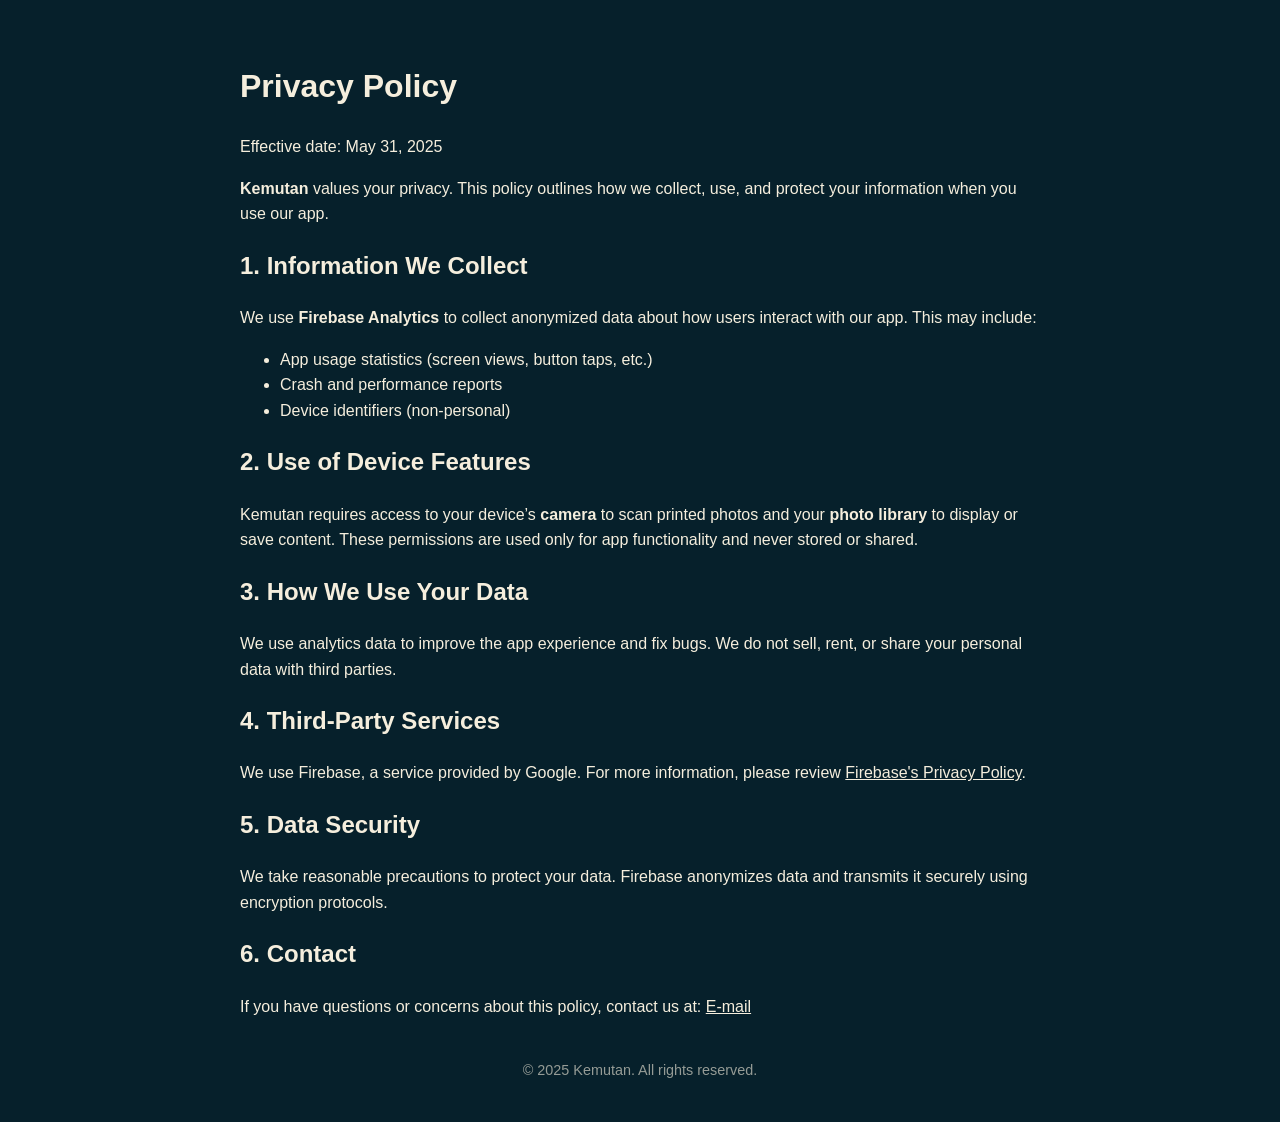
==== privacy.html @ c2aab6a9 "Add privacy page" ====
<!DOCTYPE html>
<html lang="en">
<head>
  <meta charset="UTF-8" />
  <meta name="viewport" content="width=device-width, initial-scale=1.0"/>
  <title>Kemutan Privacy Policy</title>
  <style>
    body {
      margin: 0;
      padding: 40px 20px;
      background-color: #06202B;
      color: #F5EEDD;
      font-family: 'Segoe UI', Tahoma, Geneva, Verdana, sans-serif;
      line-height: 1.6;
      max-width: 800px;
      margin-left: auto;
      margin-right: auto;
    }

    h1, h2 {
      color: #F5EEDD;
    }

    a {
      color: #F5EEDD;
      text-decoration: underline;
    }

    footer {
      margin-top: 40px;
      font-size: 0.9em;
      opacity: 0.6;
      text-align: center;
    }
  </style>
</head>
<body>
  <h1>Privacy Policy</h1>
  <p>Effective date: May 31, 2025</p>

  <p><strong>Kemutan</strong> values your privacy. This policy outlines how we collect, use, and protect your information when you use our app.</p>

  <h2>1. Information We Collect</h2>
  <p>We use <strong>Firebase Analytics</strong> to collect anonymized data about how users interact with our app. This may include:</p>
  <ul>
    <li>App usage statistics (screen views, button taps, etc.)</li>
    <li>Crash and performance reports</li>
    <li>Device identifiers (non-personal)</li>
  </ul>

  <h2>2. Use of Device Features</h2>
  <p>Kemutan requires access to your device’s <strong>camera</strong> to scan printed photos and your <strong>photo library</strong> to display or save content. These permissions are used only for app functionality and never stored or shared.</p>

  <h2>3. How We Use Your Data</h2>
  <p>We use analytics data to improve the app experience and fix bugs. We do not sell, rent, or share your personal data with third parties.</p>

  <h2>4. Third-Party Services</h2>
  <p>We use Firebase, a service provided by Google. For more information, please review <a href="https://firebase.google.com/support/privacy" target="_blank">Firebase's Privacy Policy</a>.</p>

  <h2>5. Data Security</h2>
  <p>We take reasonable precautions to protect your data. Firebase anonymizes data and transmits it securely using encryption protocols.</p>

  <h2>6. Contact</h2>
  <p>If you have questions or concerns about this policy, contact us at:  
    <a href="mailto:willasaskara+kemutansupport@gmail.com">E-mail</a>
  </p>

  <footer>
    &copy; 2025 Kemutan. All rights reserved.
  </footer>
</body>
</html>
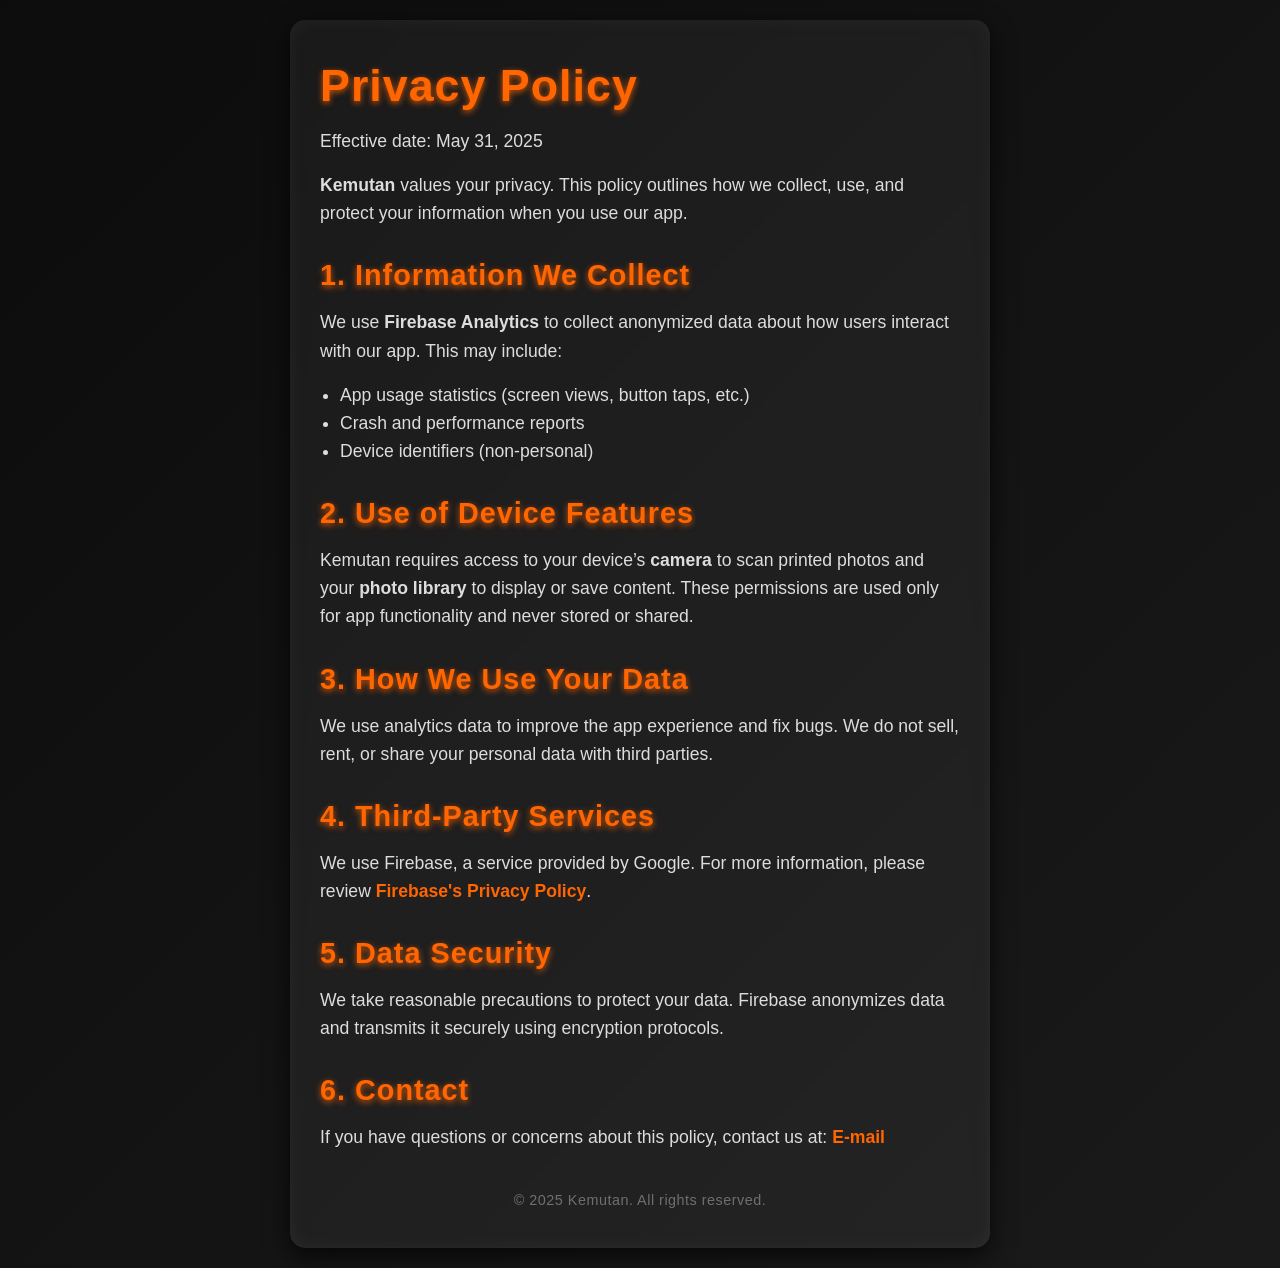
==== commit cd69ec25: "Update layout, styling & logo" ====
--- a/privacy.html
+++ b/privacy.html
@@ -5,68 +5,148 @@
   <meta name="viewport" content="width=device-width, initial-scale=1.0"/>
   <title>Kemutan Privacy Policy</title>
   <style>
+    /* Reset and base */
+    *, *::before, *::after {
+      box-sizing: border-box;
+    }
+
     body {
       margin: 0;
-      padding: 40px 20px;
-      background-color: #06202B;
-      color: #F5EEDD;
+      padding: 20px;
+      background: linear-gradient(135deg, #0c0c0c 0%, #1a1a1a 100%);
+      color: #ddd;
       font-family: 'Segoe UI', Tahoma, Geneva, Verdana, sans-serif;
-      line-height: 1.6;
-      max-width: 800px;
-      margin-left: auto;
-      margin-right: auto;
+      display: flex;
+      flex-direction: column;
+      align-items: center;
+      min-height: 100vh;
+      -webkit-font-smoothing: antialiased;
+      -moz-osx-font-smoothing: grayscale;
+    }
+
+    .container {
+      max-width: 700px;
+      width: 100%;
+      background-color: rgba(255, 255, 255, 0.05);
+      border-radius: 15px;
+      padding: 40px 30px;
+      box-shadow:
+        0 8px 24px rgba(0,0,0,0.7),
+        inset 0 0 20px rgba(255,255,255,0.05);
+      backdrop-filter: blur(8px);
+      -webkit-backdrop-filter: blur(8px);
+      transition: background-color 0.3s ease;
+      color: #eee;
+    }
+
+    .container:hover {
+      background-color: rgba(255, 255, 255, 0.1);
     }
 
     h1, h2 {
-      color: #F5EEDD;
+      color: #ff6500;
+      margin-top: 0;
+      font-weight: 700;
+      letter-spacing: 1px;
+      text-shadow: 0 2px 6px rgba(255, 101, 0, 0.8);
+    }
+
+    h1 {
+      font-size: 2.8rem;
+      margin-bottom: 1rem;
+    }
+
+    h2 {
+      font-size: 1.8rem;
+      margin-top: 2rem;
+      margin-bottom: 1rem;
+    }
+
+    p, ul {
+      font-size: 1.1rem;
+      line-height: 1.6;
+      margin: 0 0 1rem 0;
+      color: #ddd;
+    }
+
+    ul {
+      padding-left: 20px;
     }
 
     a {
-      color: #F5EEDD;
-      text-decoration: underline;
+      color: #ff6500;
+      text-decoration: none;
+      font-weight: 600;
+      border-bottom: 2px solid transparent;
+      transition: border-color 0.3s ease;
+    }
+
+    a:hover, a:focus {
+      border-bottom-color: #ff6500;
+      outline: none;
     }
 
     footer {
       margin-top: 40px;
-      font-size: 0.9em;
-      opacity: 0.6;
+      font-size: 0.9rem;
+      opacity: 0.5;
+      letter-spacing: 0.5px;
       text-align: center;
+      color: #bbb;
+    }
+
+    /* Responsive tweaks */
+    @media (max-width: 480px) {
+      .container {
+        padding: 30px 20px;
+      }
+      h1 {
+        font-size: 2.2rem;
+      }
+      h2 {
+        font-size: 1.4rem;
+      }
+      p, ul {
+        font-size: 1rem;
+      }
     }
   </style>
 </head>
 <body>
-  <h1>Privacy Policy</h1>
-  <p>Effective date: May 31, 2025</p>
+  <div class="container">
+    <h1>Privacy Policy</h1>
+    <p>Effective date: May 31, 2025</p>
 
-  <p><strong>Kemutan</strong> values your privacy. This policy outlines how we collect, use, and protect your information when you use our app.</p>
+    <p><strong>Kemutan</strong> values your privacy. This policy outlines how we collect, use, and protect your information when you use our app.</p>
 
-  <h2>1. Information We Collect</h2>
-  <p>We use <strong>Firebase Analytics</strong> to collect anonymized data about how users interact with our app. This may include:</p>
-  <ul>
-    <li>App usage statistics (screen views, button taps, etc.)</li>
-    <li>Crash and performance reports</li>
-    <li>Device identifiers (non-personal)</li>
-  </ul>
+    <h2>1. Information We Collect</h2>
+    <p>We use <strong>Firebase Analytics</strong> to collect anonymized data about how users interact with our app. This may include:</p>
+    <ul>
+      <li>App usage statistics (screen views, button taps, etc.)</li>
+      <li>Crash and performance reports</li>
+      <li>Device identifiers (non-personal)</li>
+    </ul>
 
-  <h2>2. Use of Device Features</h2>
-  <p>Kemutan requires access to your device’s <strong>camera</strong> to scan printed photos and your <strong>photo library</strong> to display or save content. These permissions are used only for app functionality and never stored or shared.</p>
+    <h2>2. Use of Device Features</h2>
+    <p>Kemutan requires access to your device’s <strong>camera</strong> to scan printed photos and your <strong>photo library</strong> to display or save content. These permissions are used only for app functionality and never stored or shared.</p>
 
-  <h2>3. How We Use Your Data</h2>
-  <p>We use analytics data to improve the app experience and fix bugs. We do not sell, rent, or share your personal data with third parties.</p>
+    <h2>3. How We Use Your Data</h2>
+    <p>We use analytics data to improve the app experience and fix bugs. We do not sell, rent, or share your personal data with third parties.</p>
 
-  <h2>4. Third-Party Services</h2>
-  <p>We use Firebase, a service provided by Google. For more information, please review <a href="https://firebase.google.com/support/privacy" target="_blank">Firebase's Privacy Policy</a>.</p>
+    <h2>4. Third-Party Services</h2>
+    <p>We use Firebase, a service provided by Google. For more information, please review <a href="https://firebase.google.com/support/privacy" target="_blank" rel="noopener noreferrer">Firebase's Privacy Policy</a>.</p>
 
-  <h2>5. Data Security</h2>
-  <p>We take reasonable precautions to protect your data. Firebase anonymizes data and transmits it securely using encryption protocols.</p>
+    <h2>5. Data Security</h2>
+    <p>We take reasonable precautions to protect your data. Firebase anonymizes data and transmits it securely using encryption protocols.</p>
 
-  <h2>6. Contact</h2>
-  <p>If you have questions or concerns about this policy, contact us at:  
-    <a href="mailto:willasaskara+kemutansupport@gmail.com">E-mail</a>
-  </p>
+    <h2>6. Contact</h2>
+    <p>If you have questions or concerns about this policy, contact us at:  
+      <a href="mailto:willasaskara+kemutansupport@gmail.com">E-mail</a>
+    </p>
 
-  <footer>
-    &copy; 2025 Kemutan. All rights reserved.
-  </footer>
+    <footer>
+      &copy; 2025 Kemutan. All rights reserved.
+    </footer>
+  </div>
 </body>
 </html>
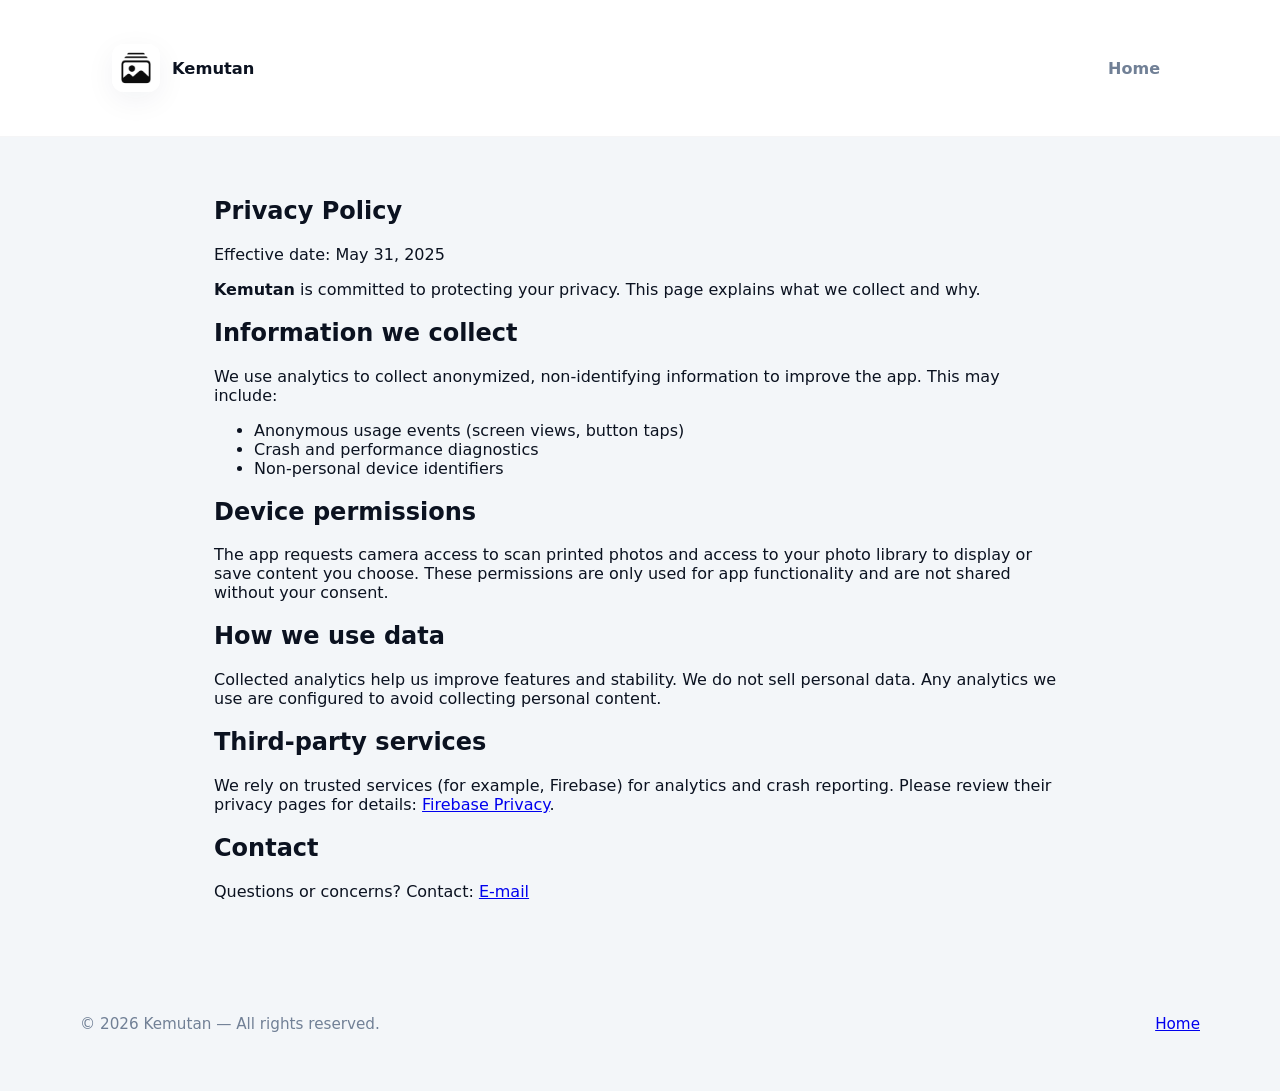
==== commit 94b1889b: "Revamp and add asset" ====
--- a/privacy.html
+++ b/privacy.html
@@ -1,152 +1,63 @@
-<!DOCTYPE html>
+<!doctype html>
 <html lang="en">
-<head>
-  <meta charset="UTF-8" />
-  <meta name="viewport" content="width=device-width, initial-scale=1.0"/>
-  <title>Kemutan Privacy Policy</title>
-  <style>
-    /* Reset and base */
-    *, *::before, *::after {
-      box-sizing: border-box;
-    }
+  <head>
+    <meta charset="utf-8" />
+    <meta name="viewport" content="width=device-width, initial-scale=1" />
+  <title>Kemutan — Privacy Policy</title>
+  <meta name="description" content="Privacy policy for Kemutan app." />
+  <meta name="theme-color" content="#071426" />
+  <link rel="icon" type="image/png" href="assets/kemutan-app-logo.png" />
+    <link rel="stylesheet" href="styles.css" />
+  </head>
+  <body>
+    <header class="site-header" role="banner">
+      <div class="container header-inner">
+  <a class="brand" href="index.html">
+          <img src="assets/kemutan-app-logo.png" alt="Kemutan logo" class="logo" />
+          <span class="brand-name">Kemutan</span>
+        </a>
+        <nav class="nav" role="navigation" aria-label="Main navigation">
+          <a href="index.html">Home</a>
+        </nav>
+      </div>
+    </header>
 
-    body {
-      margin: 0;
-      padding: 20px;
-      background: linear-gradient(135deg, #0c0c0c 0%, #1a1a1a 100%);
-      color: #ddd;
-      font-family: 'Segoe UI', Tahoma, Geneva, Verdana, sans-serif;
-      display: flex;
-      flex-direction: column;
-      align-items: center;
-      min-height: 100vh;
-      -webkit-font-smoothing: antialiased;
-      -moz-osx-font-smoothing: grayscale;
-    }
+    <main>
+      <section class="container" style="padding:40px 24px;max-width:900px;">
+        <h1>Privacy Policy</h1>
+        <p class="muted">Effective date: May 31, 2025</p>
 
-    .container {
-      max-width: 700px;
-      width: 100%;
-      background-color: rgba(255, 255, 255, 0.05);
-      border-radius: 15px;
-      padding: 40px 30px;
-      box-shadow:
-        0 8px 24px rgba(0,0,0,0.7),
-        inset 0 0 20px rgba(255,255,255,0.05);
-      backdrop-filter: blur(8px);
-      -webkit-backdrop-filter: blur(8px);
-      transition: background-color 0.3s ease;
-      color: #eee;
-    }
+        <p><strong>Kemutan</strong> is committed to protecting your privacy. This page explains what we collect and why.</p>
 
-    .container:hover {
-      background-color: rgba(255, 255, 255, 0.1);
-    }
+        <h2>Information we collect</h2>
+        <p>We use analytics to collect anonymized, non-identifying information to improve the app. This may include:</p>
+        <ul>
+          <li>Anonymous usage events (screen views, button taps)</li>
+          <li>Crash and performance diagnostics</li>
+          <li>Non-personal device identifiers</li>
+        </ul>
 
-    h1, h2 {
-      color: #ff6500;
-      margin-top: 0;
-      font-weight: 700;
-      letter-spacing: 1px;
-      text-shadow: 0 2px 6px rgba(255, 101, 0, 0.8);
-    }
+        <h2>Device permissions</h2>
+        <p>The app requests camera access to scan printed photos and access to your photo library to display or save content you choose. These permissions are only used for app functionality and are not shared without your consent.</p>
 
-    h1 {
-      font-size: 2.8rem;
-      margin-bottom: 1rem;
-    }
+        <h2>How we use data</h2>
+        <p>Collected analytics help us improve features and stability. We do not sell personal data. Any analytics we use are configured to avoid collecting personal content.</p>
 
-    h2 {
-      font-size: 1.8rem;
-      margin-top: 2rem;
-      margin-bottom: 1rem;
-    }
+        <h2>Third-party services</h2>
+        <p>We rely on trusted services (for example, Firebase) for analytics and crash reporting. Please review their privacy pages for details: <a href="https://firebase.google.com/support/privacy" target="_blank" rel="noopener noreferrer">Firebase Privacy</a>.</p>
 
-    p, ul {
-      font-size: 1.1rem;
-      line-height: 1.6;
-      margin: 0 0 1rem 0;
-      color: #ddd;
-    }
+        <h2>Contact</h2>
+        <p>Questions or concerns? Contact: <a href="mailto:willasaskara+kemutansupport@gmail.com">E-mail</a></p>
+      </section>
+    </main>
 
-    ul {
-      padding-left: 20px;
-    }
+    <footer class="site-footer">
+      <div class="container footer-inner">
+        <div class="left">© <span id="year"></span> Kemutan — All rights reserved.</div>
+  <div class="right"><a href="index.html">Home</a></div>
+      </div>
+    </footer>
 
-    a {
-      color: #ff6500;
-      text-decoration: none;
-      font-weight: 600;
-      border-bottom: 2px solid transparent;
-      transition: border-color 0.3s ease;
-    }
-
-    a:hover, a:focus {
-      border-bottom-color: #ff6500;
-      outline: none;
-    }
-
-    footer {
-      margin-top: 40px;
-      font-size: 0.9rem;
-      opacity: 0.5;
-      letter-spacing: 0.5px;
-      text-align: center;
-      color: #bbb;
-    }
-
-    /* Responsive tweaks */
-    @media (max-width: 480px) {
-      .container {
-        padding: 30px 20px;
-      }
-      h1 {
-        font-size: 2.2rem;
-      }
-      h2 {
-        font-size: 1.4rem;
-      }
-      p, ul {
-        font-size: 1rem;
-      }
-    }
-  </style>
-</head>
-<body>
-  <div class="container">
-    <h1>Privacy Policy</h1>
-    <p>Effective date: May 31, 2025</p>
-
-    <p><strong>Kemutan</strong> values your privacy. This policy outlines how we collect, use, and protect your information when you use our app.</p>
-
-    <h2>1. Information We Collect</h2>
-    <p>We use <strong>Firebase Analytics</strong> to collect anonymized data about how users interact with our app. This may include:</p>
-    <ul>
-      <li>App usage statistics (screen views, button taps, etc.)</li>
-      <li>Crash and performance reports</li>
-      <li>Device identifiers (non-personal)</li>
-    </ul>
-
-    <h2>2. Use of Device Features</h2>
-    <p>Kemutan requires access to your device’s <strong>camera</strong> to scan printed photos and your <strong>photo library</strong> to display or save content. These permissions are used only for app functionality and never stored or shared.</p>
-
-    <h2>3. How We Use Your Data</h2>
-    <p>We use analytics data to improve the app experience and fix bugs. We do not sell, rent, or share your personal data with third parties.</p>
-
-    <h2>4. Third-Party Services</h2>
-    <p>We use Firebase, a service provided by Google. For more information, please review <a href="https://firebase.google.com/support/privacy" target="_blank" rel="noopener noreferrer">Firebase's Privacy Policy</a>.</p>
-
-    <h2>5. Data Security</h2>
-    <p>We take reasonable precautions to protect your data. Firebase anonymizes data and transmits it securely using encryption protocols.</p>
-
-    <h2>6. Contact</h2>
-    <p>If you have questions or concerns about this policy, contact us at:  
-      <a href="mailto:willasaskara+kemutansupport@gmail.com">E-mail</a>
-    </p>
-
-    <footer>
-      &copy; 2025 Kemutan. All rights reserved.
-    </footer>
-  </div>
-</body>
+    <script src="script.js" defer></script>
+  </body>
 </html>
--- a/styles.css
+++ b/styles.css
@@ -0,0 +1,154 @@
+/* Completely new visual design — "Soft Scandinavian" theme */
+:root{
+  --bg: #f3f6f9;           /* page background */
+  --panel: #ffffff;        /* cards & panels */
+  --muted: #718096;        /* subdued text */
+  --text: #0b1220;         /* primary text */
+  --accent: #ff7a2d;       /* orange accent (restored) */
+  --accent-2: #ff9b5a;     /* warm secondary */
+  --shadow: rgba(9,30,66,0.06);
+  --radius: 16px;
+  --container: 1120px;
+}
+
+/* No dark theme — single light theme maintained */
+
+*{box-sizing:border-box}
+html,body{height:100%}
+body{
+  margin:0;
+  font-family: Inter, ui-sans-serif, system-ui, -apple-system, "Segoe UI", Roboto, "Helvetica Neue", Arial;
+  background: var(--bg);
+  color:var(--text);
+  -webkit-font-smoothing:antialiased; -moz-osx-font-smoothing:grayscale;
+}
+
+.container{max-width:var(--container);margin:0 auto;padding:32px}
+
+/* ---------- Header ---------- */
+.site-header{position:sticky;top:0;background:rgba(255,255,255,0.95);backdrop-filter:blur(6px);padding-top:12px;padding-bottom:12px;z-index:80;border-bottom:1px solid rgba(11,22,40,0.04)}
+.header-inner{display:flex;align-items:center;justify-content:space-between;gap:16px}
+.brand{display:flex;align-items:center;gap:12px;text-decoration:none;color:inherit}
+.logo{width:48px;height:48px;border-radius:12px;object-fit:cover;box-shadow:0 8px 30px var(--shadow)}
+.brand-name{font-weight:700;font-size:1.02rem}
+.nav a{color:var(--muted);margin-left:14px;font-weight:600;text-decoration:none;padding:8px;border-radius:10px;transition:color .18s ease,background .18s ease}
+.nav a:hover{color:var(--accent);background:rgba(255,122,45,0.06)}
+
+.nav-cta{padding:8px 12px;font-size:0.95rem}
+
+/* ---------- Hero (two-panel card) ---------- */
+.hero{position:relative;display:flex;align-items:center;padding:48px 0}
+.hero{overflow:visible}
+.hero-card{display:grid;grid-template-columns:1fr 420px;gap:28px;width:100%;background:linear-gradient(180deg,var(--panel),#fbfdff);border-radius:20px;padding:32px;box-shadow:0 18px 60px var(--shadow);border:1px solid rgba(11,22,40,0.03)}
+.hero-copy{display:flex;flex-direction:column;gap:18px;justify-content:center}
+.hero h1{margin:0;font-size:clamp(1.6rem, 4.2vw, 2.8rem);line-height:1.02}
+.lead{margin:0;color:var(--muted);max-width:62ch}
+.hero-ctas{display:flex;gap:12px;align-items:center;position:relative;z-index:20}
+.btn{display:inline-flex;align-items:center;gap:10px;padding:10px 16px;border-radius:12px;font-weight:700;text-decoration:none;border:0}
+.btn.primary{background:linear-gradient(90deg,var(--accent),var(--accent-2));color:#fff;box-shadow:0 12px 36px rgba(255,122,45,0.12)}
+.btn.ghost{background:transparent;border:1px solid rgba(11,22,40,0.04);color:var(--muted)}
+
+/* Right panel: hero media */
+.hero-media{display:flex;flex-direction:column;gap:14px;align-items:center;position:relative}
+.hero-video{width:100%;height:100%;object-fit:cover;border-radius:12px}
+
+/* Device frame for a polished app preview */
+.device-frame{width:320px;height:660px;border-radius:44px;position:relative;background:linear-gradient(180deg,#fff,#fbfdff);box-shadow:0 28px 80px var(--shadow);border:12px solid #fff;display:flex;align-items:center;justify-content:center;z-index:5}
+.device-frame{overflow:hidden}
+.device-frame .device-screen{width:100%;height:100%;overflow:hidden;border-radius:inherit}
+.device-screen{width:86%;height:86%;overflow:hidden;border-radius:22px;background:#000;display:block;position:relative}
+.device-screen .hero-video{position:absolute;inset:0;width:100%;height:100%;object-fit:cover;border-radius:inherit;display:block}
+.device-bezel{position:absolute;left:50%;transform:translateX(-50%);width:36%;height:6px;background:rgba(11,22,40,0.06);border-radius:6px}
+.device-top{top:12px}
+.device-bottom{bottom:12px}
+
+/* subtle floating animation to bring attention to the mockup */
+@keyframes floaty { 0%{transform:translateY(0)} 50%{transform:translateY(-6px)} 100%{transform:translateY(0)} }
+.device-frame{animation:floaty 6s ease-in-out infinite}
+
+/* sticky mobile download CTA */
+.mobile-download-cta{display:none}
+@media (max-width:720px){
+  .mobile-download-cta{display:block;position:fixed;left:12px;right:12px;bottom:14px;background:linear-gradient(90deg,var(--accent),var(--accent-2));color:#fff;padding:12px 16px;border-radius:12px;text-align:center;font-weight:700;z-index:120;box-shadow:0 12px 40px rgba(11,22,40,0.18);text-decoration:none}
+  .nav .nav-cta{display:none}
+}
+
+/* Theme toggle button */
+.theme-toggle{display:none}
+.preview-stack{display:flex;gap:10px;margin-top:6px}
+.preview-item{width:68px;height:68px;border-radius:12px;overflow:hidden;border:1px solid rgba(11,22,40,0.04);background:#fff;box-shadow:0 8px 24px var(--shadow)}
+.preview-item img{width:100%;height:100%;object-fit:cover;display:block;transition:transform .26s ease}
+.preview-item:hover img{transform:scale(1.05)}
+
+/* ---------- Features ---------- */
+.features{padding:56px 0}
+.features h2{margin:0 0 6px}
+.features p.muted{color:var(--muted);margin:0 0 18px}
+.features-grid{display:grid;grid-template-columns:repeat(3,1fr);gap:20px;margin-top:22px}
+.feature-card{background:linear-gradient(180deg,#fff,#fbfdff);padding:20px;border-radius:14px;cursor:pointer;transition:transform .18s ease,box-shadow .18s ease;display:flex;gap:14px;align-items:flex-start;border:1px solid rgba(11,22,40,0.03)}
+.feature-card:hover{transform:translateY(-6px);box-shadow:0 18px 46px var(--shadow)}
+.fc-icon{flex:0 0 52px;height:52px;border-radius:12px;background:linear-gradient(180deg,var(--accent),var(--accent-2));display:flex;align-items:center;justify-content:center;color:#fff}
+.feature-body h3{margin:0;font-size:1.05rem}
+.feature-body p{margin:6px 0 0;color:var(--muted)}
+
+/* Download section */
+.download-section{margin-top:28px;padding:26px;background:linear-gradient(180deg,#fff,#fbfdff);border-radius:14px;border:1px solid rgba(11,22,40,0.03);box-shadow:0 18px 40px var(--shadow)}
+
+/* ---------- Gallery ---------- */
+.gallery{padding:40px 0}
+.cards{display:grid;grid-template-columns:repeat(4,1fr);gap:20px;margin-top:14px}
+.card{background:transparent;border-radius:14px;cursor:pointer;overflow:hidden;transition:transform .18s ease,box-shadow .18s ease}
+.card:hover{transform:translateY(-6px);box-shadow:0 22px 56px var(--shadow)}
+.card-media{width:100%;height:220px;display:flex;align-items:center;justify-content:center;padding:12px;border-radius:12px;background:linear-gradient(180deg,#fff,#fbfdff);border:1px solid rgba(11,22,40,0.03)}
+.card-media img{width:100%;height:100%;object-fit:cover;border-radius:10px}
+
+/* ---------- Modals ---------- */
+.modal{position:fixed;inset:0;display:none;align-items:center;justify-content:center;z-index:90}
+.modal.open{display:flex}
+.modal-backdrop{position:absolute;inset:0;background:rgba(4,8,20,0.46)}
+.modal-panel{position:relative;z-index:95;max-width:980px;width:92%;background:var(--panel);border-radius:14px;padding:20px;box-shadow:0 40px 100px rgba(2,6,23,0.12);border:1px solid rgba(11,22,40,0.04)}
+.modal-panel h3{margin-top:2px}
+.modal-panel ul{margin:8px 0 0 18px;color:var(--muted)}
+.modal-panel p{color:var(--muted)}
+.modal-panel{max-height:86vh;overflow:auto}
+.modal-panel .photo-detail{display:flex;align-items:center;justify-content:center}
+.modal-panel .photo-detail img{max-width:100%;max-height:78vh;width:auto;height:auto;border-radius:10px;object-fit:contain}
+.modal-close{position:absolute;right:12px;top:12px;background:transparent;border:0;color:var(--muted);font-size:22px;cursor:pointer}
+
+.photo-controls{position:absolute;left:18px;top:18px;display:flex;gap:8px;z-index:120}
+.photo-controls .ctrl{background:var(--panel);color:var(--text);border:1px solid rgba(11,22,40,0.04);padding:8px 12px;border-radius:8px;cursor:pointer;font-size:18px}
+
+/* ---------- Footer ---------- */
+.site-footer{padding:40px 0}
+.footer-inner{display:flex;justify-content:space-between;align-items:center;padding:18px 0;color:var(--muted);font-size:0.95rem}
+
+/* ---------- Responsive ---------- */
+@media (max-width: 980px){
+  .hero-card{grid-template-columns:1fr 360px}
+  .cards{grid-template-columns:repeat(2,1fr)}
+  .features-grid{grid-template-columns:repeat(2,1fr)}
+}
+@media (max-width: 720px){
+  .container{padding:20px}
+  .hero-card{grid-template-columns:1fr;gap:18px;padding:22px}
+  .hero-media{order:-1}
+  .cards{grid-template-columns:1fr}
+  .features-grid{grid-template-columns:1fr}
+}
+
+/* Accessibility focus */
+.feature-card:focus, .card:focus, .btn:focus{outline:3px solid rgba(255,122,45,0.12);outline-offset:4px}
+
+/* Make ghost CTA anchor behave as inline-flex so its image is clickable */
+.btn.ghost{display:inline-flex;align-items:center;padding:6px;position:relative;z-index:30}
+.btn.ghost img{display:block;height:36px;pointer-events:auto}
+.btn.ghost{cursor:pointer;text-decoration:none}
+
+/* App badge helper to ensure anchors with badges are clickable */
+.app-badge{display:inline-flex;align-items:center;position:relative;z-index:30}
+.app-badge img{display:block;height:36px;pointer-events:auto}
+
+/* Official Apple App Store badge helper */
+.app-store-button{display:inline-block;position:relative;z-index:40}
+.app-store-button img{height:40px;display:block}
+
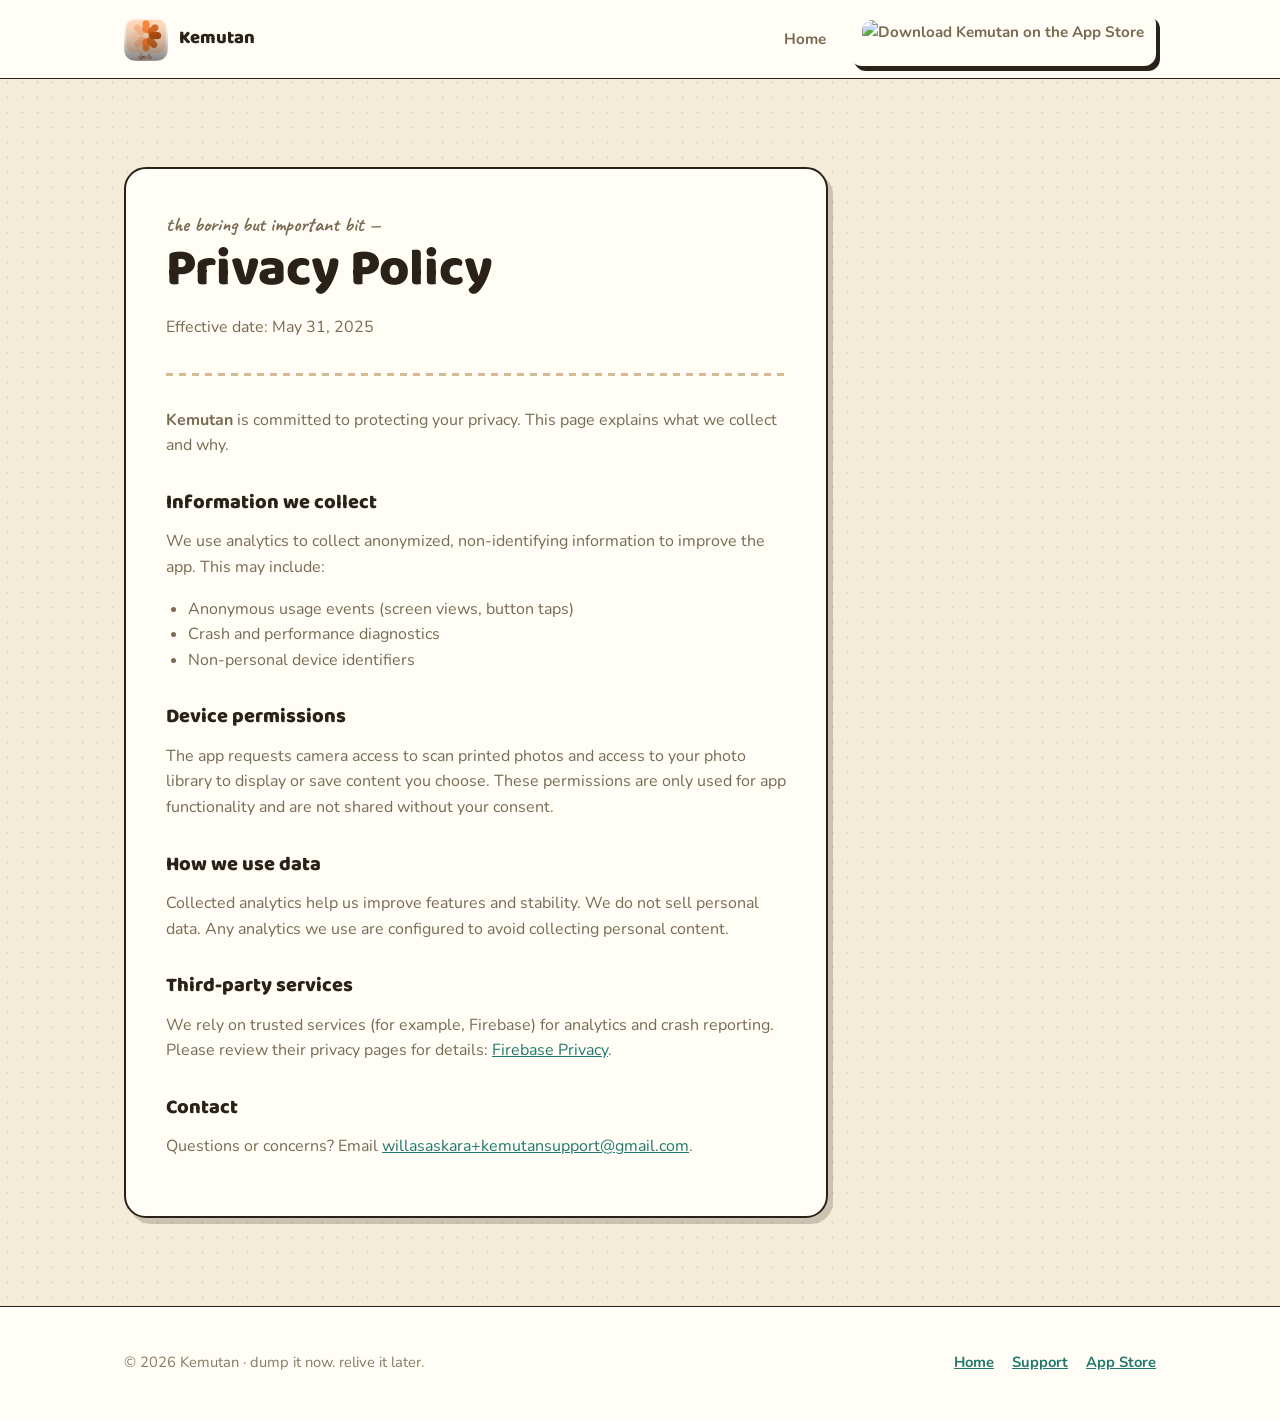
==== commit ba318c09: "Revamp with new redesign app" ====
--- a/privacy.html
+++ b/privacy.html
@@ -1,63 +1,97 @@
 <!doctype html>
-<html lang="en">
-  <head>
-    <meta charset="utf-8" />
-    <meta name="viewport" content="width=device-width, initial-scale=1" />
+<html lang="en" class="no-js">
+<head>
+  <meta charset="utf-8" />
+  <meta name="viewport" content="width=device-width, initial-scale=1" />
   <title>Kemutan — Privacy Policy</title>
-  <meta name="description" content="Privacy policy for Kemutan app." />
-  <meta name="theme-color" content="#071426" />
+  <meta name="description" content="What Kemutan collects, why, and who it goes to." />
+  <link rel="canonical" href="https://www.kemutan.com/privacy" />
+  <meta name="theme-color" content="#f4ecd8" />
+  <meta name="color-scheme" content="light" />
+  <meta name="robots" content="index, follow" />
+
   <link rel="icon" type="image/png" href="assets/kemutan-app-logo.png" />
-    <link rel="stylesheet" href="styles.css" />
-  </head>
-  <body>
-    <header class="site-header" role="banner">
-      <div class="container header-inner">
-  <a class="brand" href="index.html">
-          <img src="assets/kemutan-app-logo.png" alt="Kemutan logo" class="logo" />
-          <span class="brand-name">Kemutan</span>
+  <link rel="apple-touch-icon" href="assets/kemutan-app-logo.png" />
+
+  <link rel="preconnect" href="https://fonts.googleapis.com" />
+  <link rel="preconnect" href="https://fonts.gstatic.com" crossorigin />
+  <link rel="stylesheet" href="https://fonts.googleapis.com/css2?family=Baloo+2:wght@700;800&family=Caveat:wght@600;700&family=Nunito:wght@400;600;700&display=swap" />
+  <link rel="stylesheet" href="styles.css" />
+
+  <!-- Flips before first paint, so the scroll-reveal styles only ever apply
+       when there's JavaScript to undo them. Without this, a blocked script
+       would leave the whole page at opacity 0. -->
+  <script>
+    document.documentElement.classList.remove("no-js");
+    document.documentElement.classList.add("js");
+  </script>
+</head>
+
+<body>
+  <a class="skip-link" href="#main">Skip to content</a>
+
+  <header class="masthead">
+    <div class="container masthead__inner">
+      <a class="brand" href="./">
+        <img src="assets/kemutan-app-logo.png" alt="" width="40" height="40" />
+        <span>Kemutan</span>
+      </a>
+      <nav class="nav" aria-label="Main">
+        <a href="./">Home</a>
+        <a class="app-store" href="https://apps.apple.com/app/id6746507955" target="_blank" rel="noopener">
+          <img src="https://developer.apple.com/assets/elements/badges/download-on-the-app-store.svg" alt="Download Kemutan on the App Store" />
         </a>
-        <nav class="nav" role="navigation" aria-label="Main navigation">
-          <a href="index.html">Home</a>
-        </nav>
+      </nav>
+    </div>
+  </header>
+
+  <main id="main">
+    <section>
+      <div class="container">
+        <div class="legal legal__card">
+          <p class="note">the boring but important bit —</p>
+          <h1>Privacy Policy</h1>
+          <p class="muted">Effective date: May 31, 2025</p>
+
+          <hr class="rule" />
+
+          <p><strong>Kemutan</strong> is committed to protecting your privacy. This page explains what we collect and why.</p>
+
+          <h2>Information we collect</h2>
+          <p>We use analytics to collect anonymized, non-identifying information to improve the app. This may include:</p>
+          <ul>
+            <li>Anonymous usage events (screen views, button taps)</li>
+            <li>Crash and performance diagnostics</li>
+            <li>Non-personal device identifiers</li>
+          </ul>
+
+          <h2>Device permissions</h2>
+          <p>The app requests camera access to scan printed photos and access to your photo library to display or save content you choose. These permissions are only used for app functionality and are not shared without your consent.</p>
+
+          <h2>How we use data</h2>
+          <p>Collected analytics help us improve features and stability. We do not sell personal data. Any analytics we use are configured to avoid collecting personal content.</p>
+
+          <h2>Third-party services</h2>
+          <p>We rely on trusted services (for example, Firebase) for analytics and crash reporting. Please review their privacy pages for details: <a href="https://firebase.google.com/support/privacy" target="_blank" rel="noopener noreferrer">Firebase Privacy</a>.</p>
+
+          <h2>Contact</h2>
+          <p>Questions or concerns? Email <a href="mailto:willasaskara+kemutansupport@gmail.com">willasaskara+kemutansupport@gmail.com</a>.</p>
+        </div>
       </div>
-    </header>
+    </section>
+  </main>
 
-    <main>
-      <section class="container" style="padding:40px 24px;max-width:900px;">
-        <h1>Privacy Policy</h1>
-        <p class="muted">Effective date: May 31, 2025</p>
+  <footer class="site-footer">
+    <div class="container site-footer__inner">
+      <p>© <span id="year">2026</span> Kemutan · dump it now. relive it later.</p>
+      <nav aria-label="Footer">
+        <a href="./">Home</a>
+        <a href="mailto:willasaskara+kemutansupport@gmail.com">Support</a>
+        <a href="https://apps.apple.com/app/id6746507955" target="_blank" rel="noopener">App Store</a>
+      </nav>
+    </div>
+  </footer>
 
-        <p><strong>Kemutan</strong> is committed to protecting your privacy. This page explains what we collect and why.</p>
-
-        <h2>Information we collect</h2>
-        <p>We use analytics to collect anonymized, non-identifying information to improve the app. This may include:</p>
-        <ul>
-          <li>Anonymous usage events (screen views, button taps)</li>
-          <li>Crash and performance diagnostics</li>
-          <li>Non-personal device identifiers</li>
-        </ul>
-
-        <h2>Device permissions</h2>
-        <p>The app requests camera access to scan printed photos and access to your photo library to display or save content you choose. These permissions are only used for app functionality and are not shared without your consent.</p>
-
-        <h2>How we use data</h2>
-        <p>Collected analytics help us improve features and stability. We do not sell personal data. Any analytics we use are configured to avoid collecting personal content.</p>
-
-        <h2>Third-party services</h2>
-        <p>We rely on trusted services (for example, Firebase) for analytics and crash reporting. Please review their privacy pages for details: <a href="https://firebase.google.com/support/privacy" target="_blank" rel="noopener noreferrer">Firebase Privacy</a>.</p>
-
-        <h2>Contact</h2>
-        <p>Questions or concerns? Contact: <a href="mailto:willasaskara+kemutansupport@gmail.com">E-mail</a></p>
-      </section>
-    </main>
-
-    <footer class="site-footer">
-      <div class="container footer-inner">
-        <div class="left">© <span id="year"></span> Kemutan — All rights reserved.</div>
-  <div class="right"><a href="index.html">Home</a></div>
-      </div>
-    </footer>
-
-    <script src="script.js" defer></script>
-  </body>
+  <script src="script.js" defer></script>
+</body>
 </html>
--- a/styles.css
+++ b/styles.css
@@ -1,154 +1,701 @@
-/* Completely new visual design — "Soft Scandinavian" theme */
-:root{
-  --bg: #f3f6f9;           /* page background */
-  --panel: #ffffff;        /* cards & panels */
-  --muted: #718096;        /* subdued text */
-  --text: #0b1220;         /* primary text */
-  --accent: #ff7a2d;       /* orange accent (restored) */
-  --accent-2: #ff9b5a;     /* warm secondary */
-  --shadow: rgba(9,30,66,0.06);
-  --radius: 16px;
-  --container: 1120px;
-}
-
-/* No dark theme — single light theme maintained */
-
-*{box-sizing:border-box}
-html,body{height:100%}
-body{
-  margin:0;
-  font-family: Inter, ui-sans-serif, system-ui, -apple-system, "Segoe UI", Roboto, "Helvetica Neue", Arial;
-  background: var(--bg);
-  color:var(--text);
-  -webkit-font-smoothing:antialiased; -moz-osx-font-smoothing:grayscale;
-}
-
-.container{max-width:var(--container);margin:0 auto;padding:32px}
-
-/* ---------- Header ---------- */
-.site-header{position:sticky;top:0;background:rgba(255,255,255,0.95);backdrop-filter:blur(6px);padding-top:12px;padding-bottom:12px;z-index:80;border-bottom:1px solid rgba(11,22,40,0.04)}
-.header-inner{display:flex;align-items:center;justify-content:space-between;gap:16px}
-.brand{display:flex;align-items:center;gap:12px;text-decoration:none;color:inherit}
-.logo{width:48px;height:48px;border-radius:12px;object-fit:cover;box-shadow:0 8px 30px var(--shadow)}
-.brand-name{font-weight:700;font-size:1.02rem}
-.nav a{color:var(--muted);margin-left:14px;font-weight:600;text-decoration:none;padding:8px;border-radius:10px;transition:color .18s ease,background .18s ease}
-.nav a:hover{color:var(--accent);background:rgba(255,122,45,0.06)}
-
-.nav-cta{padding:8px 12px;font-size:0.95rem}
-
-/* ---------- Hero (two-panel card) ---------- */
-.hero{position:relative;display:flex;align-items:center;padding:48px 0}
-.hero{overflow:visible}
-.hero-card{display:grid;grid-template-columns:1fr 420px;gap:28px;width:100%;background:linear-gradient(180deg,var(--panel),#fbfdff);border-radius:20px;padding:32px;box-shadow:0 18px 60px var(--shadow);border:1px solid rgba(11,22,40,0.03)}
-.hero-copy{display:flex;flex-direction:column;gap:18px;justify-content:center}
-.hero h1{margin:0;font-size:clamp(1.6rem, 4.2vw, 2.8rem);line-height:1.02}
-.lead{margin:0;color:var(--muted);max-width:62ch}
-.hero-ctas{display:flex;gap:12px;align-items:center;position:relative;z-index:20}
-.btn{display:inline-flex;align-items:center;gap:10px;padding:10px 16px;border-radius:12px;font-weight:700;text-decoration:none;border:0}
-.btn.primary{background:linear-gradient(90deg,var(--accent),var(--accent-2));color:#fff;box-shadow:0 12px 36px rgba(255,122,45,0.12)}
-.btn.ghost{background:transparent;border:1px solid rgba(11,22,40,0.04);color:var(--muted)}
-
-/* Right panel: hero media */
-.hero-media{display:flex;flex-direction:column;gap:14px;align-items:center;position:relative}
-.hero-video{width:100%;height:100%;object-fit:cover;border-radius:12px}
-
-/* Device frame for a polished app preview */
-.device-frame{width:320px;height:660px;border-radius:44px;position:relative;background:linear-gradient(180deg,#fff,#fbfdff);box-shadow:0 28px 80px var(--shadow);border:12px solid #fff;display:flex;align-items:center;justify-content:center;z-index:5}
-.device-frame{overflow:hidden}
-.device-frame .device-screen{width:100%;height:100%;overflow:hidden;border-radius:inherit}
-.device-screen{width:86%;height:86%;overflow:hidden;border-radius:22px;background:#000;display:block;position:relative}
-.device-screen .hero-video{position:absolute;inset:0;width:100%;height:100%;object-fit:cover;border-radius:inherit;display:block}
-.device-bezel{position:absolute;left:50%;transform:translateX(-50%);width:36%;height:6px;background:rgba(11,22,40,0.06);border-radius:6px}
-.device-top{top:12px}
-.device-bottom{bottom:12px}
-
-/* subtle floating animation to bring attention to the mockup */
-@keyframes floaty { 0%{transform:translateY(0)} 50%{transform:translateY(-6px)} 100%{transform:translateY(0)} }
-.device-frame{animation:floaty 6s ease-in-out infinite}
-
-/* sticky mobile download CTA */
-.mobile-download-cta{display:none}
-@media (max-width:720px){
-  .mobile-download-cta{display:block;position:fixed;left:12px;right:12px;bottom:14px;background:linear-gradient(90deg,var(--accent),var(--accent-2));color:#fff;padding:12px 16px;border-radius:12px;text-align:center;font-weight:700;z-index:120;box-shadow:0 12px 40px rgba(11,22,40,0.18);text-decoration:none}
-  .nav .nav-cta{display:none}
-}
-
-/* Theme toggle button */
-.theme-toggle{display:none}
-.preview-stack{display:flex;gap:10px;margin-top:6px}
-.preview-item{width:68px;height:68px;border-radius:12px;overflow:hidden;border:1px solid rgba(11,22,40,0.04);background:#fff;box-shadow:0 8px 24px var(--shadow)}
-.preview-item img{width:100%;height:100%;object-fit:cover;display:block;transition:transform .26s ease}
-.preview-item:hover img{transform:scale(1.05)}
+/* ==========================================================================
+   Kemutan — the scrapbook, on the web.
+   Same design language as the app: kraft paper, photo-white prints, heavy ink
+   outlines, hard offset shadows and a strip of washi tape holding it down.
+   Tokens mirror DesignKit's PaperPalette so the two never drift.
+   ========================================================================== */
+
+:root {
+  /* Surfaces */
+  --paper: #f4ecd8;
+  --paper-card: #fffdf6;
+  --kraft: #c9a878;
+  --film: #e6d3ad;
+  --film-dark: #dcc79c;
+  --film-light: #f0dcb6;
+
+  /* Ink */
+  --ink: #2a2118;
+  --ink-soft: #7a6a52;
+  --ink-faint: #8a7a63;
+  --ink-muted: #a3906f;
+  --ink-pale: #b3a284;
+  --paper-rule: #d2ba95;
+  --paper-dash: #c0a880;
+
+  /* Accents */
+  --tomato: #e4573d;
+  --marigold: #f2b13c;
+  --pine: #1f7a6c;
+  --blush: #e98a86;
+  --burnt-ink: #7a3b18;
+  --darkroom: #171310;
+
+  --container: 1080px;
+  --radius: 18px;
+  --ring: 2.5px solid var(--ink);
+  --drop: 4px 5px 0 var(--ink);
+  --drop-soft: 5px 6px 0 rgba(42, 33, 24, 0.2);
+
+  /* The app is light-only (preferredColorScheme(.light)); so is this. */
+  color-scheme: light;
+}
+
+*,
+*::before,
+*::after { box-sizing: border-box; }
+
+html { scroll-behavior: smooth; }
+
+body {
+  margin: 0;
+  font-family: Nunito, ui-sans-serif, system-ui, -apple-system, "Segoe UI", Roboto, sans-serif;
+  font-size: 16px;
+  line-height: 1.6;
+  color: var(--ink);
+  background-color: var(--paper);
+  /* The dotted page every screen in the app sits on. */
+  background-image: radial-gradient(rgba(42, 33, 24, 0.09) 1.2px, transparent 1.2px);
+  background-size: 15px 15px;
+  -webkit-font-smoothing: antialiased;
+  -moz-osx-font-smoothing: grayscale;
+}
+
+img,
+video { max-width: 100%; display: block; }
+
+a { color: var(--pine); }
+
+/* ---------- Type ---------- */
+
+h1, h2, h3 {
+  font-family: "Baloo 2", Nunito, sans-serif;
+  font-weight: 800;
+  line-height: 1.12;
+  margin: 0;
+  color: var(--ink);
+}
+
+h1 { font-size: clamp(2rem, 5.2vw, 3.25rem); }
+h2 { font-size: clamp(1.5rem, 3.4vw, 2.1rem); }
+h3 { font-size: 1.12rem; }
+
+.note {
+  font-family: Caveat, cursive;
+  font-weight: 700;
+  font-size: 1.25rem;
+  color: var(--tomato);
+  margin: 0;
+}
+
+.note--muted { color: var(--ink-soft); }
+
+.lead {
+  font-size: 1.06rem;
+  color: var(--ink-soft);
+  margin: 0;
+  max-width: 46ch;
+}
+
+.muted { color: var(--ink-faint); }
+
+.eyebrow {
+  font-family: "Baloo 2", sans-serif;
+  font-weight: 800;
+  font-size: 0.7rem;
+  letter-spacing: 0.11em;
+  text-transform: uppercase;
+  color: var(--ink-faint);
+  margin: 0;
+}
+
+/* ---------- Layout ---------- */
+
+.container {
+  width: 100%;
+  max-width: var(--container);
+  margin-inline: auto;
+  padding-inline: 24px;
+}
+
+section { padding-block: clamp(48px, 8vw, 88px); }
+
+.section-head { max-width: 34rem; margin-bottom: 36px; }
+.section-head h2 { margin-bottom: 6px; }
+
+.skip-link {
+  position: absolute;
+  left: -9999px;
+  top: 0;
+  background: var(--ink);
+  color: var(--paper-card);
+  padding: 12px 18px;
+  border-radius: 0 0 12px 0;
+  z-index: 200;
+  font-weight: 700;
+}
+.skip-link:focus { left: 0; }
+
+/* ---------- Paper mechanics ---------- */
+
+/* A sticker: filled, outlined, casting a hard offset shadow. */
+.sticker {
+  background: var(--paper-card);
+  border: var(--ring);
+  border-radius: var(--radius);
+  box-shadow: var(--drop-soft);
+}
+
+/* A strip of washi tape. Pinned on a corner, always decorative. */
+.tape {
+  position: absolute;
+  width: 74px;
+  height: 22px;
+  border: 1px solid rgba(42, 33, 24, 0.12);
+  transform: rotate(-8deg);
+  background-image: repeating-linear-gradient(
+    90deg,
+    var(--tape-tint, rgba(242, 177, 60, 0.62)) 0 5px,
+    rgba(255, 253, 246, 0.42) 5px 10px
+  );
+  pointer-events: none;
+}
+
+.tape--pine { --tape-tint: rgba(31, 122, 108, 0.5); }
+.tape--blush { --tape-tint: rgba(233, 138, 134, 0.55); }
+.tape--tomato { --tape-tint: rgba(228, 87, 61, 0.5); }
+
+/* A printed photo: white border, a chin at the bottom, glued down askew. */
+.print {
+  position: relative;
+  background: var(--paper-card);
+  padding: 9px 9px 26px;
+  box-shadow: 5px 6px 0 rgba(42, 33, 24, 0.18);
+  transform: rotate(var(--tilt, -2deg));
+}
+
+.print > img,
+.print > .print-fill {
+  width: 100%;
+  display: block;
+  background: var(--film);
+  /* Stripes stand in until the screenshot lands. */
+  background-image: repeating-linear-gradient(
+    45deg,
+    var(--film) 0 10px,
+    var(--film-dark) 10px 20px
+  );
+}
+
+/* ---------- Buttons ---------- */
+
+.btn {
+  display: inline-flex;
+  align-items: center;
+  gap: 9px;
+  font-family: "Baloo 2", sans-serif;
+  font-weight: 800;
+  font-size: 1rem;
+  text-decoration: none;
+  padding: 13px 22px;
+  border: var(--ring);
+  border-radius: 999px;
+  background: var(--paper-card);
+  color: var(--ink);
+  box-shadow: var(--drop);
+  transition: transform 0.08s ease, box-shadow 0.08s ease;
+}
+
+.btn:active {
+  transform: translate(4px, 5px);
+  box-shadow: none;
+}
+
+.btn--primary { background: var(--tomato); color: var(--paper-card); }
+.btn--marigold { background: var(--marigold); color: var(--ink); }
+
+.btn--quiet {
+  border: 0;
+  box-shadow: none;
+  background: transparent;
+  color: var(--ink);
+  font-family: Caveat, cursive;
+  font-size: 1.2rem;
+  text-decoration: underline;
+  padding: 8px 4px;
+}
+.btn--quiet:active { transform: none; }
+
+/* Apple's badge has its own art direction; it only gets the paper shadow. */
+.app-store {
+  display: inline-block;
+  border-radius: 10px;
+  box-shadow: var(--drop);
+  transition: transform 0.08s ease, box-shadow 0.08s ease;
+}
+.app-store img { height: 52px; width: auto; border-radius: 10px; }
+.app-store:active { transform: translate(4px, 5px); box-shadow: none; }
+
+.badge {
+  display: inline-block;
+  font-family: "Baloo 2", sans-serif;
+  font-weight: 800;
+  font-size: 0.66rem;
+  letter-spacing: 0.06em;
+  text-transform: uppercase;
+  padding: 5px 11px;
+  border: 2px solid var(--ink);
+  border-radius: 14px;
+  background: var(--pine);
+  color: var(--paper-card);
+  box-shadow: 2px 3px 0 var(--ink);
+  transform: rotate(3deg);
+}
+
+/* ---------- Masthead ---------- */
+
+.masthead {
+  position: sticky;
+  top: 0;
+  z-index: 100;
+  background: var(--paper-card);
+  border-bottom: 1.5px solid var(--ink);
+}
+
+.masthead__inner {
+  display: flex;
+  align-items: center;
+  justify-content: space-between;
+  gap: 16px;
+  padding-block: 12px;
+}
+
+.brand {
+  display: inline-flex;
+  align-items: center;
+  gap: 11px;
+  text-decoration: none;
+  color: inherit;
+}
+
+/* The app icon arrives with its own rounded shape, rim and transparent
+   margin, so it gets no ink outline of its own — one frame around another
+   reads as a mistake at this size. Slightly larger to make up for the margin. */
+.brand img {
+  width: 44px;
+  height: 44px;
+}
+
+.brand span {
+  font-family: "Baloo 2", sans-serif;
+  font-weight: 800;
+  font-size: 1.15rem;
+}
+
+.nav { display: flex; align-items: center; gap: 4px; }
+
+.nav a {
+  font-weight: 700;
+  font-size: 0.95rem;
+  color: var(--ink-soft);
+  text-decoration: none;
+  padding: 8px 12px;
+  border-radius: 12px;
+}
+
+.nav a:hover { color: var(--ink); background: var(--film-light); }
+
+.nav .app-store { margin-left: 8px; }
+.nav .app-store img { height: 38px; }
+
+/* ---------- Hero ---------- */
+
+.hero { padding-top: clamp(36px, 6vw, 64px); }
+
+.hero__grid {
+  display: grid;
+  grid-template-columns: 1.05fr 0.95fr;
+  gap: clamp(28px, 5vw, 56px);
+  align-items: center;
+}
+
+.wordmark {
+  display: inline-block;
+  font-family: "Baloo 2", sans-serif;
+  font-weight: 800;
+  font-size: 1.5rem;
+  padding: 6px 18px;
+  background: var(--marigold);
+  border: var(--ring);
+  border-radius: 16px;
+  box-shadow: var(--drop);
+  transform: rotate(-3deg);
+  margin-bottom: 20px;
+}
+
+.hero h1 { margin-bottom: 14px; }
+.hero .lead { margin-bottom: 26px; }
+
+.hero__ctas {
+  display: flex;
+  align-items: center;
+  gap: 16px;
+  flex-wrap: wrap;
+  margin-bottom: 14px;
+}
+
+.hero__small {
+  font-family: Caveat, cursive;
+  font-weight: 600;
+  font-size: 1.1rem;
+  color: var(--ink-muted);
+  margin: 0;
+}
+
+/* The demo, mounted in paper rather than a glossy phone bezel — the same
+   print the app draws over your photos in AR. */
+.demo {
+  position: relative;
+  width: min(300px, 78vw);
+  margin-inline: auto;
+  background: var(--paper-card);
+  border: var(--ring);
+  border-radius: 34px;
+  padding: 12px;
+  box-shadow: 7px 8px 0 rgba(42, 33, 24, 0.22);
+  transform: rotate(-1.5deg);
+}
+
+.demo__screen {
+  position: relative;
+  aspect-ratio: 9 / 19.5;
+  border-radius: 24px;
+  overflow: hidden;
+  /* The app's own "not loaded yet" fill, rather than a black rectangle. */
+  background-color: var(--film);
+  background-image: repeating-linear-gradient(
+    45deg,
+    var(--film) 0 12px,
+    var(--film-dark) 12px 24px
+  );
+}
+
+.demo__screen video,
+.demo__screen img {
+  position: absolute;
+  inset: 0;
+  width: 100%;
+  height: 100%;
+  object-fit: cover;
+}
+
+.demo .tape { top: -12px; left: 50%; margin-left: -37px; }
+
+.demo__caption {
+  font-family: Caveat, cursive;
+  font-weight: 700;
+  text-align: center;
+  color: var(--ink-faint);
+  padding-top: 8px;
+  font-size: 1.05rem;
+}
+
+/* ---------- Steps ---------- */
+
+.steps__grid {
+  display: grid;
+  grid-template-columns: repeat(4, 1fr);
+  gap: 18px;
+}
+
+.step {
+  position: relative;
+  padding: 22px 18px 20px;
+  background: var(--paper-card);
+  border: var(--ring);
+  border-radius: var(--radius);
+  box-shadow: var(--drop-soft);
+}
+
+.step:nth-child(odd) { transform: rotate(-1deg); }
+.step:nth-child(even) { transform: rotate(1deg); }
+
+.step__no {
+  display: grid;
+  place-items: center;
+  width: 44px;
+  height: 44px;
+  border-radius: 50%;
+  border: 3px solid var(--ink);
+  background: var(--marigold);
+  font-family: "Baloo 2", sans-serif;
+  font-weight: 800;
+  font-size: 1.15rem;
+  box-shadow: 3px 4px 0 var(--ink);
+  margin-bottom: 14px;
+}
+
+.step h3 { margin-bottom: 6px; }
+.step p { margin: 0; color: var(--ink-soft); font-size: 0.95rem; }
 
 /* ---------- Features ---------- */
-.features{padding:56px 0}
-.features h2{margin:0 0 6px}
-.features p.muted{color:var(--muted);margin:0 0 18px}
-.features-grid{display:grid;grid-template-columns:repeat(3,1fr);gap:20px;margin-top:22px}
-.feature-card{background:linear-gradient(180deg,#fff,#fbfdff);padding:20px;border-radius:14px;cursor:pointer;transition:transform .18s ease,box-shadow .18s ease;display:flex;gap:14px;align-items:flex-start;border:1px solid rgba(11,22,40,0.03)}
-.feature-card:hover{transform:translateY(-6px);box-shadow:0 18px 46px var(--shadow)}
-.fc-icon{flex:0 0 52px;height:52px;border-radius:12px;background:linear-gradient(180deg,var(--accent),var(--accent-2));display:flex;align-items:center;justify-content:center;color:#fff}
-.feature-body h3{margin:0;font-size:1.05rem}
-.feature-body p{margin:6px 0 0;color:var(--muted)}
-
-/* Download section */
-.download-section{margin-top:28px;padding:26px;background:linear-gradient(180deg,#fff,#fbfdff);border-radius:14px;border:1px solid rgba(11,22,40,0.03);box-shadow:0 18px 40px var(--shadow)}
-
-/* ---------- Gallery ---------- */
-.gallery{padding:40px 0}
-.cards{display:grid;grid-template-columns:repeat(4,1fr);gap:20px;margin-top:14px}
-.card{background:transparent;border-radius:14px;cursor:pointer;overflow:hidden;transition:transform .18s ease,box-shadow .18s ease}
-.card:hover{transform:translateY(-6px);box-shadow:0 22px 56px var(--shadow)}
-.card-media{width:100%;height:220px;display:flex;align-items:center;justify-content:center;padding:12px;border-radius:12px;background:linear-gradient(180deg,#fff,#fbfdff);border:1px solid rgba(11,22,40,0.03)}
-.card-media img{width:100%;height:100%;object-fit:cover;border-radius:10px}
-
-/* ---------- Modals ---------- */
-.modal{position:fixed;inset:0;display:none;align-items:center;justify-content:center;z-index:90}
-.modal.open{display:flex}
-.modal-backdrop{position:absolute;inset:0;background:rgba(4,8,20,0.46)}
-.modal-panel{position:relative;z-index:95;max-width:980px;width:92%;background:var(--panel);border-radius:14px;padding:20px;box-shadow:0 40px 100px rgba(2,6,23,0.12);border:1px solid rgba(11,22,40,0.04)}
-.modal-panel h3{margin-top:2px}
-.modal-panel ul{margin:8px 0 0 18px;color:var(--muted)}
-.modal-panel p{color:var(--muted)}
-.modal-panel{max-height:86vh;overflow:auto}
-.modal-panel .photo-detail{display:flex;align-items:center;justify-content:center}
-.modal-panel .photo-detail img{max-width:100%;max-height:78vh;width:auto;height:auto;border-radius:10px;object-fit:contain}
-.modal-close{position:absolute;right:12px;top:12px;background:transparent;border:0;color:var(--muted);font-size:22px;cursor:pointer}
-
-.photo-controls{position:absolute;left:18px;top:18px;display:flex;gap:8px;z-index:120}
-.photo-controls .ctrl{background:var(--panel);color:var(--text);border:1px solid rgba(11,22,40,0.04);padding:8px 12px;border-radius:8px;cursor:pointer;font-size:18px}
+
+.features__grid {
+  display: grid;
+  grid-template-columns: repeat(2, 1fr);
+  gap: 20px;
+}
+
+.feature {
+  display: grid;
+  grid-template-columns: 56px 1fr;
+  gap: 16px;
+  padding: 22px;
+  background: var(--paper-card);
+  border: var(--ring);
+  border-radius: var(--radius);
+  box-shadow: var(--drop-soft);
+}
+
+.feature__mark {
+  display: grid;
+  place-items: center;
+  width: 56px;
+  height: 56px;
+  border-radius: 50%;
+  border: 3px solid var(--ink);
+  background: var(--mark, var(--marigold));
+  box-shadow: 3px 4px 0 var(--ink);
+}
+
+.feature__mark svg { width: 26px; height: 26px; }
+
+.feature h3 { margin-bottom: 5px; }
+.feature p { margin: 0; color: var(--ink-soft); font-size: 0.96rem; }
+
+.feature--stories { --mark: var(--tomato); }
+.feature--scan { --mark: var(--marigold); }
+.feature--together { --mark: var(--pine); }
+.feature--icloud { --mark: var(--blush); }
+
+.feature--stories .feature__mark svg,
+.feature--together .feature__mark svg { color: var(--paper-card); }
+.feature--scan .feature__mark svg,
+.feature--icloud .feature__mark svg { color: var(--ink); }
+
+/* ---------- Screenshots ---------- */
+
+.shots__grid {
+  display: grid;
+  grid-template-columns: repeat(4, 1fr);
+  gap: 22px;
+}
+
+.shot {
+  margin: 0;
+  border: 0;
+  padding: 0;
+  background: none;
+  cursor: zoom-in;
+  font: inherit;
+}
+
+.shot .print > img { aspect-ratio: 9 / 19.5; object-fit: cover; }
+
+.shot:nth-child(1) .print { --tilt: -2.4deg; }
+.shot:nth-child(2) .print { --tilt: 1.8deg; }
+.shot:nth-child(3) .print { --tilt: -1.4deg; }
+.shot:nth-child(4) .print { --tilt: 2.2deg; }
+
+.shot:hover .print { transform: rotate(0deg) translateY(-4px); }
+.print { transition: transform 0.22s ease; }
+
+/* ---------- Closing CTA ---------- */
+
+.closing__card {
+  position: relative;
+  text-align: center;
+  padding: clamp(34px, 6vw, 56px) 28px;
+  background: var(--marigold);
+  border: 3px solid var(--ink);
+  border-radius: 24px;
+  box-shadow: 6px 7px 0 var(--ink);
+}
+
+.closing__card::before {
+  content: "";
+  position: absolute;
+  inset: 0 0 auto;
+  height: 14px;
+  border-radius: 21px 21px 0 0;
+  background-image: repeating-linear-gradient(
+    90deg,
+    var(--tomato) 0 12px,
+    var(--marigold) 12px 24px
+  );
+}
+
+.closing__card h2 { margin: 14px 0 8px; }
+.closing__card p { color: var(--burnt-ink); margin: 0 auto 24px; max-width: 34rem; }
 
 /* ---------- Footer ---------- */
-.site-footer{padding:40px 0}
-.footer-inner{display:flex;justify-content:space-between;align-items:center;padding:18px 0;color:var(--muted);font-size:0.95rem}
+
+.site-footer {
+  border-top: 1.5px solid var(--ink);
+  background: var(--paper-card);
+  padding-block: 30px;
+}
+
+.site-footer__inner {
+  display: flex;
+  align-items: center;
+  justify-content: space-between;
+  gap: 14px;
+  flex-wrap: wrap;
+  font-size: 0.92rem;
+  color: var(--ink-faint);
+}
+
+.site-footer a { color: var(--pine); font-weight: 700; }
+.site-footer nav { display: flex; gap: 18px; }
+
+/* ---------- Lightbox ---------- */
+
+/* <dialog> does the modal work natively: Escape, focus trapping, backdrop. */
+.lightbox {
+  border: 0;
+  padding: 0;
+  background: transparent;
+  max-width: min(560px, 92vw);
+  max-height: 92vh;
+}
+
+.lightbox::backdrop { background: rgba(23, 19, 16, 0.82); }
+
+.lightbox img {
+  width: 100%;
+  height: auto;
+  max-height: 78vh;
+  object-fit: contain;
+  border-radius: 8px;
+  background: var(--paper-card);
+  padding: 10px;
+  border: var(--ring);
+}
+
+.lightbox__bar {
+  display: flex;
+  align-items: center;
+  justify-content: center;
+  gap: 12px;
+  padding-top: 14px;
+}
+
+.lightbox__btn {
+  width: 44px;
+  height: 44px;
+  border-radius: 50%;
+  border: var(--ring);
+  background: var(--paper-card);
+  color: var(--ink);
+  font-size: 1.15rem;
+  font-weight: 700;
+  cursor: pointer;
+  box-shadow: var(--drop);
+}
+
+.lightbox__btn:active { transform: translate(4px, 5px); box-shadow: none; }
+
+/* ---------- Legal pages ---------- */
+
+.legal { max-width: 44rem; }
+.legal h1 { margin-bottom: 6px; }
+.legal h2 { font-size: 1.25rem; margin-top: 32px; margin-bottom: 8px; }
+.legal p, .legal li { color: var(--ink-soft); }
+.legal ul { padding-left: 22px; }
+
+.legal__card {
+  padding: clamp(26px, 4vw, 40px);
+  background: var(--paper-card);
+  border: var(--ring);
+  border-radius: 22px;
+  box-shadow: var(--drop-soft);
+}
+
+.rule {
+  height: 3px;
+  border: 0;
+  margin: 32px 0;
+  background-image: repeating-linear-gradient(
+    90deg,
+    var(--paper-rule) 0 7px,
+    transparent 7px 13px
+  );
+}
+
+/* ---------- Motion & focus ---------- */
+
+/* Only hidden when JavaScript is there to reveal it again — see the inline
+   head script. */
+.js .reveal { opacity: 0; transform: translateY(14px); }
+.js .reveal.is-in {
+  opacity: 1;
+  transform: none;
+  transition: opacity 0.5s ease, transform 0.5s ease;
+}
+
+:focus-visible {
+  outline: 3px solid var(--tomato);
+  outline-offset: 3px;
+  border-radius: 6px;
+}
+
+@media (prefers-reduced-motion: reduce) {
+  html { scroll-behavior: auto; }
+  *, *::before, *::after {
+    animation-duration: 0.001ms !important;
+    transition-duration: 0.001ms !important;
+  }
+  .js .reveal { opacity: 1; transform: none; }
+}
 
 /* ---------- Responsive ---------- */
-@media (max-width: 980px){
-  .hero-card{grid-template-columns:1fr 360px}
-  .cards{grid-template-columns:repeat(2,1fr)}
-  .features-grid{grid-template-columns:repeat(2,1fr)}
-}
-@media (max-width: 720px){
-  .container{padding:20px}
-  .hero-card{grid-template-columns:1fr;gap:18px;padding:22px}
-  .hero-media{order:-1}
-  .cards{grid-template-columns:1fr}
-  .features-grid{grid-template-columns:1fr}
-}
-
-/* Accessibility focus */
-.feature-card:focus, .card:focus, .btn:focus{outline:3px solid rgba(255,122,45,0.12);outline-offset:4px}
-
-/* Make ghost CTA anchor behave as inline-flex so its image is clickable */
-.btn.ghost{display:inline-flex;align-items:center;padding:6px;position:relative;z-index:30}
-.btn.ghost img{display:block;height:36px;pointer-events:auto}
-.btn.ghost{cursor:pointer;text-decoration:none}
-
-/* App badge helper to ensure anchors with badges are clickable */
-.app-badge{display:inline-flex;align-items:center;position:relative;z-index:30}
-.app-badge img{display:block;height:36px;pointer-events:auto}
-
-/* Official Apple App Store badge helper */
-.app-store-button{display:inline-block;position:relative;z-index:40}
-.app-store-button img{height:40px;display:block}
-
+
+@media (max-width: 900px) {
+  /* Stacked, the pitch and the download button come first — the demo is
+     nearly a full screen tall on a phone and would bury both. */
+  .hero__grid { grid-template-columns: 1fr; }
+  .steps__grid { grid-template-columns: repeat(2, 1fr); }
+  .shots__grid { grid-template-columns: repeat(2, 1fr); gap: 26px; }
+  .nav a[href="#features"], .nav a[href="privacy.html"] { display: none; }
+}
+
+@media (max-width: 620px) {
+  .container { padding-inline: 18px; }
+  .features__grid { grid-template-columns: 1fr; }
+  .steps__grid { grid-template-columns: 1fr; }
+
+  /* Two columns on a phone left each print ~156px wide, too small to read the
+     text inside the screenshots. A snap scroller gives each one room without
+     turning the section into four screens of scrolling. */
+  .shots__grid {
+    display: flex;
+    grid-template-columns: none;
+    gap: 18px;
+    overflow-x: auto;
+    scroll-snap-type: x mandatory;
+    scrollbar-width: none;
+    /* Bleed to the edges so it reads as something you swipe. */
+    margin-inline: -18px;
+    padding: 4px 18px 12px;
+  }
+  .shots__grid::-webkit-scrollbar { display: none; }
+  .shot { flex: 0 0 68%; scroll-snap-align: center; }
+  .hero__ctas { gap: 12px; }
+  .demo { width: min(232px, 62vw); border-radius: 28px; padding: 10px; }
+  .demo__screen { border-radius: 20px; }
+  .demo .tape { margin-left: -30px; width: 60px; }
+  .nav a:not(.app-store) { display: none; }
+  .nav .app-store img { height: 34px; }
+  .site-footer__inner { justify-content: flex-start; }
+}
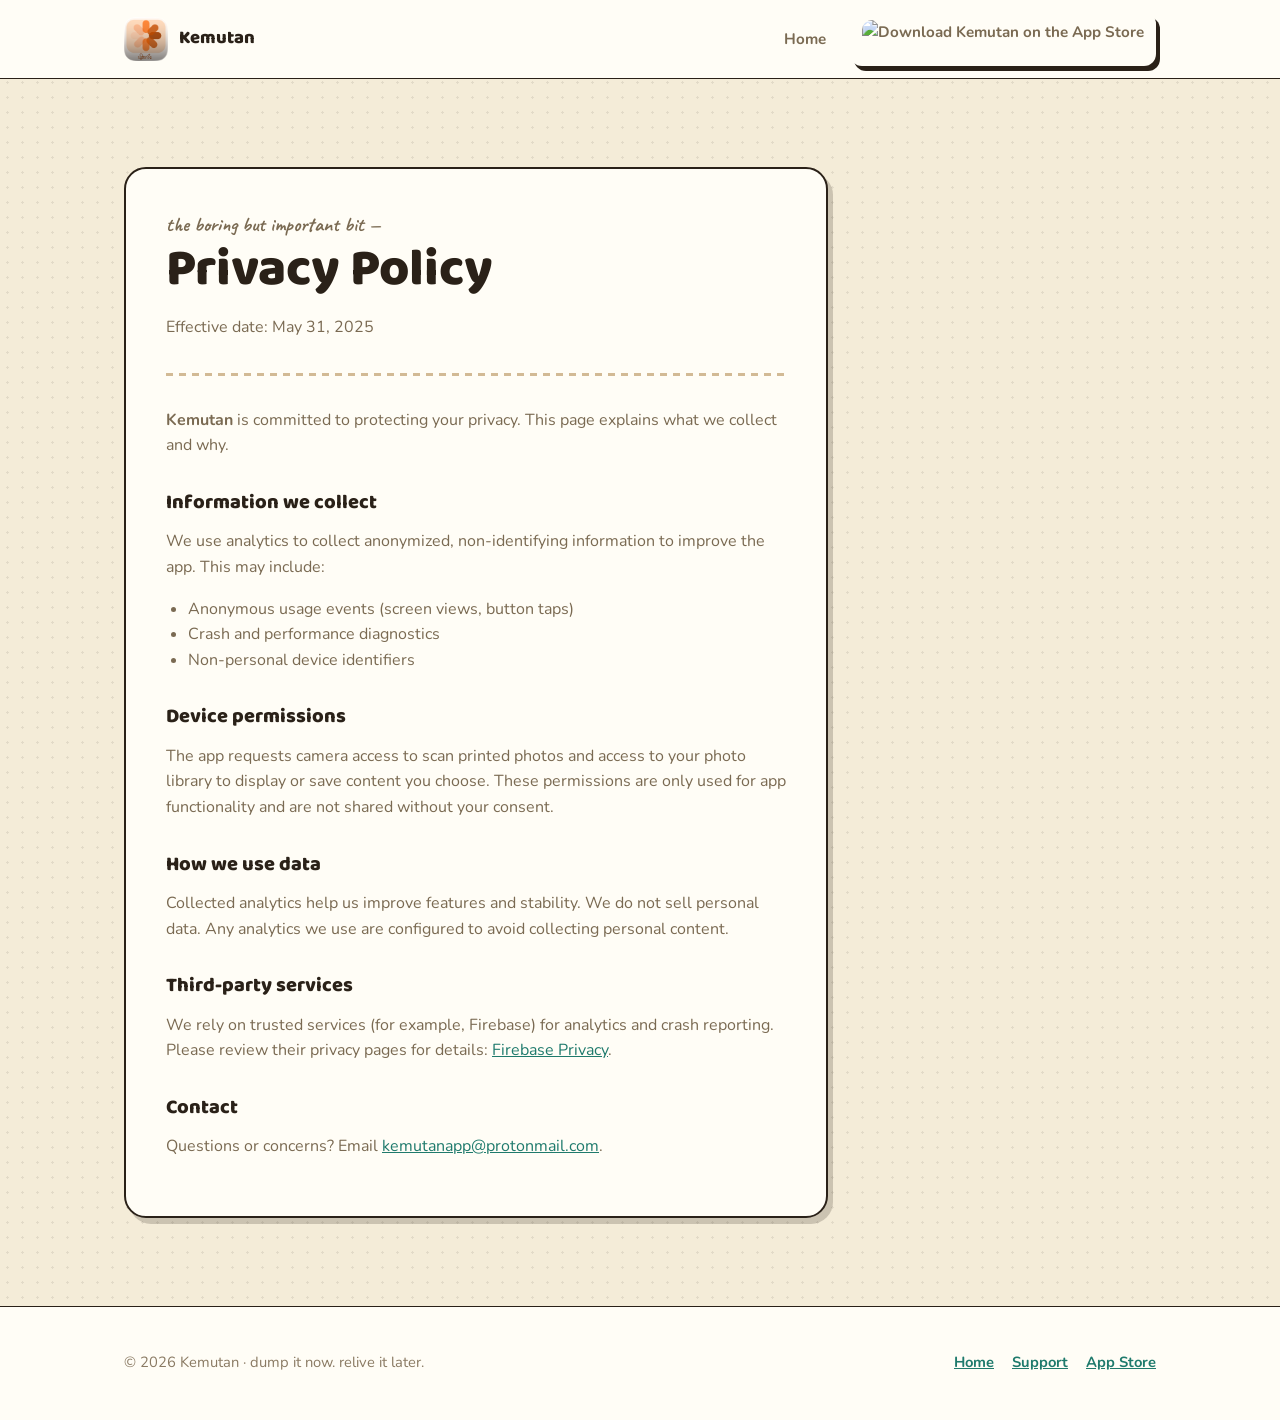
==== commit 2392ed65: "update support email" ====
--- a/privacy.html
+++ b/privacy.html
@@ -75,7 +75,7 @@
           <p>We rely on trusted services (for example, Firebase) for analytics and crash reporting. Please review their privacy pages for details: <a href="https://firebase.google.com/support/privacy" target="_blank" rel="noopener noreferrer">Firebase Privacy</a>.</p>
 
           <h2>Contact</h2>
-          <p>Questions or concerns? Email <a href="mailto:willasaskara+kemutansupport@gmail.com">willasaskara+kemutansupport@gmail.com</a>.</p>
+          <p>Questions or concerns? Email <a href="mailto:kemutanapp@protonmail.com">kemutanapp@protonmail.com</a>.</p>
         </div>
       </div>
     </section>
@@ -86,7 +86,7 @@
       <p>© <span id="year">2026</span> Kemutan · dump it now. relive it later.</p>
       <nav aria-label="Footer">
         <a href="./">Home</a>
-        <a href="mailto:willasaskara+kemutansupport@gmail.com">Support</a>
+        <a href="mailto:kemutanapp@protonmail.com">Support</a>
         <a href="https://apps.apple.com/app/id6746507955" target="_blank" rel="noopener">App Store</a>
       </nav>
     </div>
